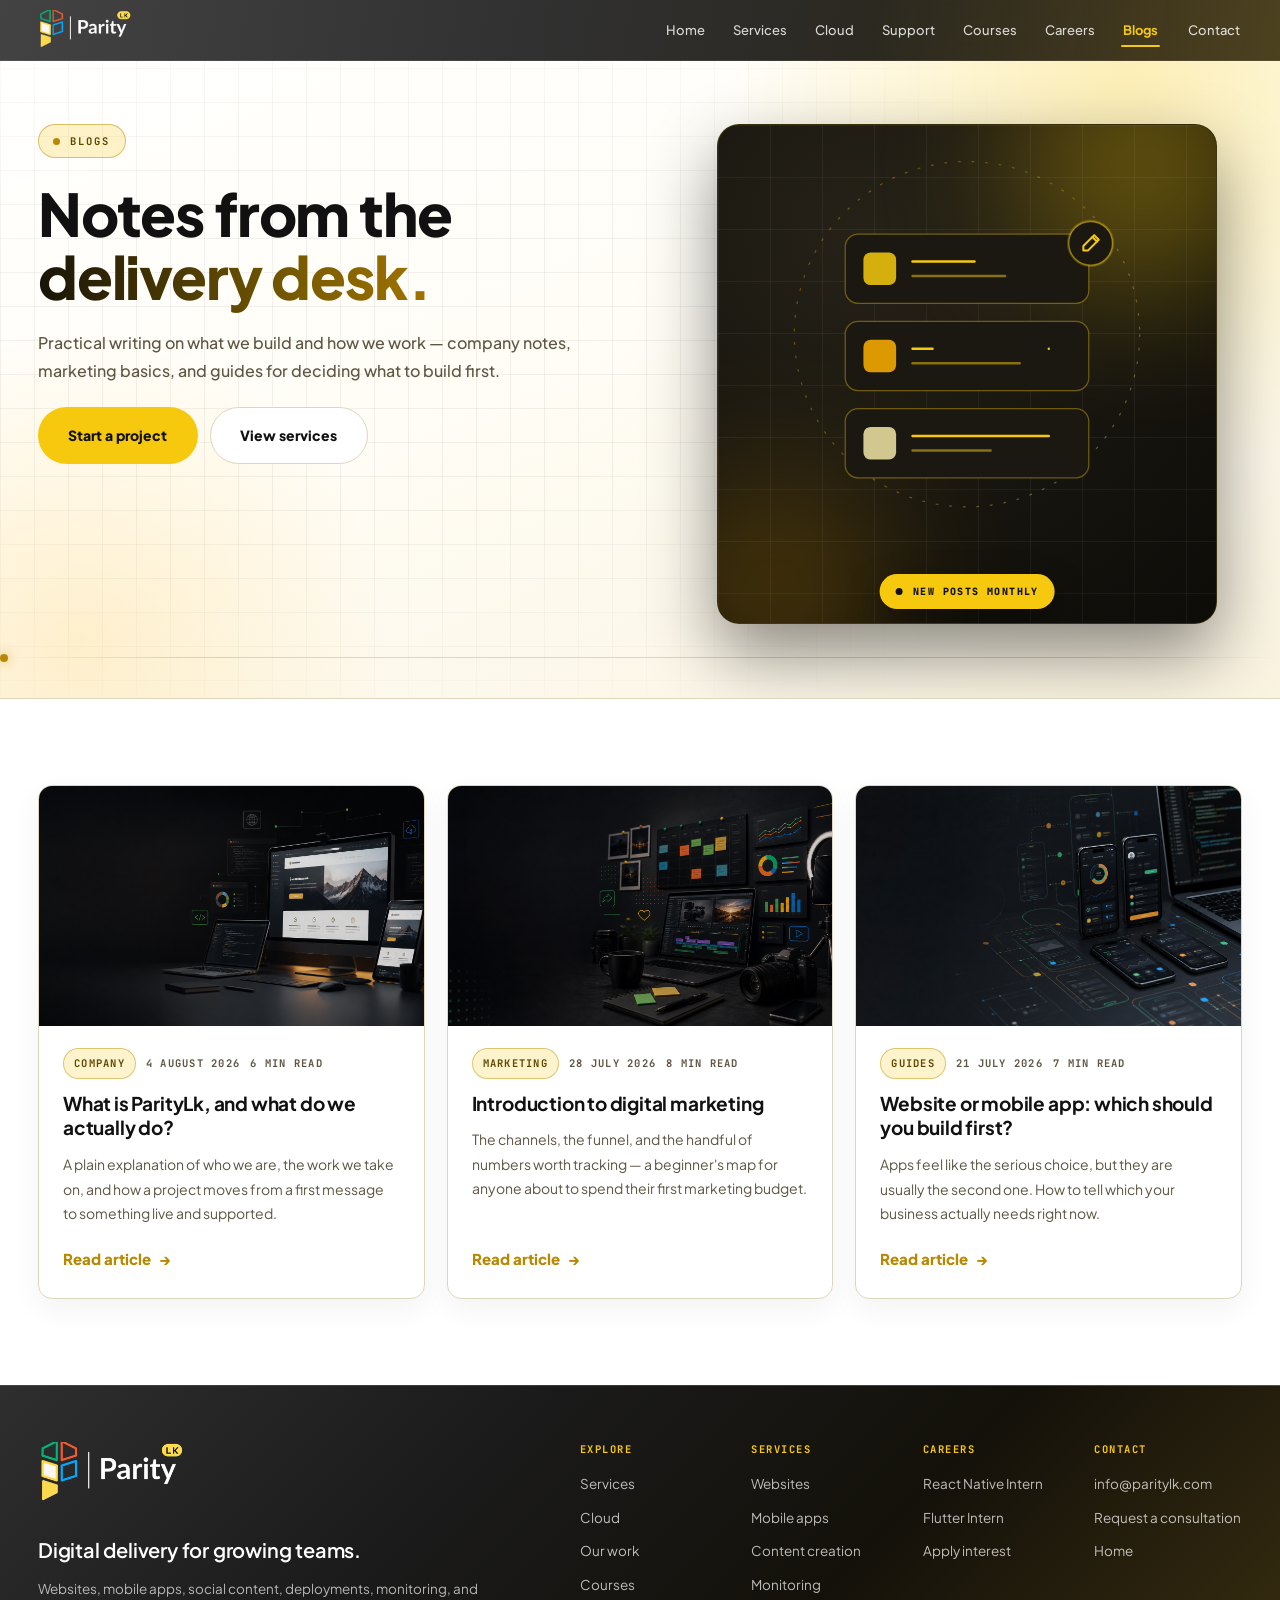
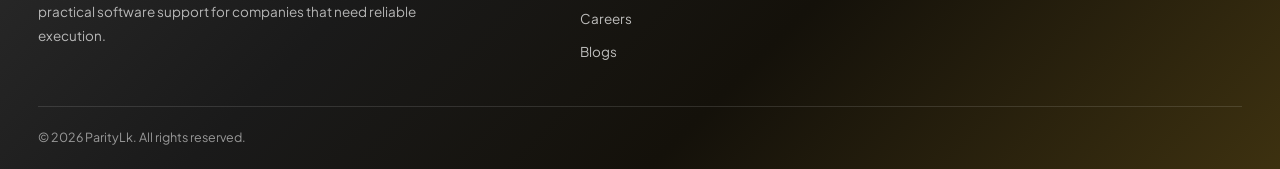
==== blog/index.html @ 372d70c5 "Add Blogs section and build it during Pages deploy Adds a Blogs tab to the primary nav, a /blog/ lis" ====
<!doctype html>
<html lang="en">
  <head>
    <meta charset="utf-8">
    <meta name="viewport" content="width=device-width, initial-scale=1">
    <base href="/">
    <title>Blogs | Parity Lk</title>
    <meta name="description" content="Articles from ParityLk on digital delivery, marketing, and choosing the right build for your business.">
    <link rel="canonical" href="https://paritylk.com/blog/">
    <meta name="theme-color" content="#111111">
    <meta property="og:title" content="Blogs | Parity Lk">
    <meta property="og:description" content="Articles from ParityLk on digital delivery, marketing, and choosing the right build for your business.">
    <meta property="og:type" content="website">
    <meta property="og:image" content="assets/images/paritylk-logo-official.png">
    <link rel="icon" href="assets/images/paritylk-favicon.png?v=4" type="image/png">
    <link rel="preconnect" href="https://fonts.googleapis.com">
    <link rel="preconnect" href="https://fonts.gstatic.com" crossorigin>
    <link
      href="https://fonts.googleapis.com/css2?family=Plus+Jakarta+Sans:wght@400;500;600;700;800&family=JetBrains+Mono:wght@500;700;800&display=swap"
      rel="stylesheet"
    >
    <link rel="stylesheet" href="assets/css/styles.css?v=multipage-1">
  </head>
  <body>
    <a class="skip-link" href="#main">Skip to content</a>

    <header class="site-header" data-header>
      <div class="container header-inner">
        <a class="brand" href="/" aria-label="ParityLk home">
          <img
            class="brand-logo"
            src="assets/images/paritylk-navbar-logo.png"
            width="128"
            height="54"
            alt=""
            aria-hidden="true"
          >
        </a>

        <button class="nav-toggle" type="button" aria-expanded="false" aria-controls="site-nav">
          <span class="nav-toggle-line"></span>
          <span class="nav-toggle-line"></span>
          <span class="sr-only">Toggle navigation</span>
        </button>

        <nav class="site-nav" id="site-nav" aria-label="Primary navigation">
          <div class="nav-links">
            <a href="/">Home</a>
            <a href="/services/">Services</a>
            <a href="/cloud/">Cloud</a>
            <a href="/support/">Support</a>
            <a href="/courses/">Courses</a>
            <a href="/careers/">Careers</a>
            <a href="/blog/" aria-current="page">Blogs</a>
          </div>
          <a class="nav-cta" href="/contact/">Contact</a>
        </nav>
      </div>
      <div class="scroll-progress" data-scroll-progress aria-hidden="true"></div>
    </header>

    <main id="main">
      <section class="page-hero" aria-labelledby="page-title">
        <div class="fx-grid" aria-hidden="true"></div>
        <div class="fx-glow fx-glow-a" aria-hidden="true"></div>
        <div class="fx-glow fx-glow-b" aria-hidden="true"></div>
        <div class="fx-line" aria-hidden="true"><span class="fx-traveler"></span></div>

        <div class="container page-hero-layout">
          <div class="page-hero-content">
            <p class="eyebrow">Blogs</p>
            <h1 id="page-title">Notes from the <span class="shine">delivery desk.</span></h1>
            <p>Practical writing on what we build and how we work — company notes, marketing basics, and guides for deciding what to build first.</p>
            <div class="hero-actions">
              <a class="button button-primary" href="/contact/">Start a project</a>
              <a class="button button-secondary" href="/services/">View services</a>
            </div>
          </div>

          <div class="hero-visual" aria-hidden="true">
            <span class="hv-panelgrid"></span>
            <span class="hv-glow hv-glow-a"></span>
            <span class="hv-glow hv-glow-b"></span>
            <svg viewBox="0 0 460 460" xmlns="http://www.w3.org/2000/svg" role="presentation">
              <defs>
                <linearGradient id="hvGrad" x1="0%" y1="0%" x2="100%" y2="100%">
                  <stop offset="0%" stop-color="#f6c90e"></stop>
                  <stop offset="45%" stop-color="#ffb000"></stop>
                  <stop offset="100%" stop-color="#fff3b0"></stop>
                </linearGradient>
              </defs>

              <circle class="hv-orbit" cx="230" cy="206" r="190" fill="none" stroke="url(#hvGrad)"
                stroke-opacity=".34" stroke-width="1.3" stroke-dasharray="3 12"></circle>

              <!-- three articles stacking up -->
              <g class="hv-icon">
                <rect x="96" y="96" width="268" height="76" rx="14" fill="#1a1810" stroke="#f6c90e"
                  stroke-opacity=".38" stroke-width="1.4"></rect>
                <rect x="116" y="116" width="36" height="36" rx="8" fill="#f6c90e" opacity=".85"></rect>
                <g stroke="#f6c90e" stroke-width="2.6" stroke-linecap="round">
                  <path d="M170 126 H320">
                    <animate attributeName="stroke-dasharray" values="0 150;150 0" dur="2.6s" repeatCount="indefinite"></animate>
                  </path>
                  <path d="M170 142 H272" stroke-opacity=".5"></path>
                </g>
              </g>

              <g class="hv-icon" style="animation-delay:1.3s">
                <rect x="96" y="192" width="268" height="76" rx="14" fill="#1a1810" stroke="#f6c90e"
                  stroke-opacity=".38" stroke-width="1.4"></rect>
                <rect x="116" y="212" width="36" height="36" rx="8" fill="#ffb000" opacity=".85"></rect>
                <g stroke="#f6c90e" stroke-width="2.6" stroke-linecap="round">
                  <path d="M170 222 H320">
                    <animate attributeName="stroke-dasharray" values="0 150;150 0" dur="2.6s" begin=".8s" repeatCount="indefinite"></animate>
                  </path>
                  <path d="M170 238 H288" stroke-opacity=".5"></path>
                </g>
              </g>

              <g class="hv-icon" style="animation-delay:2.6s">
                <rect x="96" y="288" width="268" height="76" rx="14" fill="#1a1810" stroke="#f6c90e"
                  stroke-opacity=".38" stroke-width="1.4"></rect>
                <rect x="116" y="308" width="36" height="36" rx="8" fill="#fff3b0" opacity=".8"></rect>
                <g stroke="#f6c90e" stroke-width="2.6" stroke-linecap="round">
                  <path d="M170 318 H320">
                    <animate attributeName="stroke-dasharray" values="0 150;150 0" dur="2.6s" begin="1.6s" repeatCount="indefinite"></animate>
                  </path>
                  <path d="M170 334 H256" stroke-opacity=".5"></path>
                </g>
              </g>

              <!-- pen nib marking the newest post -->
              <g class="hv-icon" style="animation-delay:.6s">
                <circle class="hv-halo" cx="366" cy="106" r="26" fill="#f6c90e" opacity=".26"></circle>
                <circle cx="366" cy="106" r="24" fill="#1a1810" stroke="#f6c90e" stroke-opacity=".5"
                  stroke-width="1.4"></circle>
                <g transform="translate(366 106)" fill="none" stroke="#f6c90e" stroke-width="2.2"
                  stroke-linecap="round" stroke-linejoin="round">
                  <path d="M-8 8 L-8 3 L4 -9 L9 -4 L-3 8 Z"></path>
                  <path d="M2 -7 L7 -2"></path>
                </g>
              </g>
            </svg>
            <span class="hv-badge"><span class="dot"></span> New posts monthly</span>
          </div>
        </div>
      </section>

      <section class="section" aria-label="Articles">
        <div class="container blog-grid">
          <article class="blog-card">
            <a class="blog-card-media" href="/blog/what-is-paritylk/" tabindex="-1" aria-hidden="true">
              <img src="assets/images/hero/hero-websites.png" alt="" loading="lazy">
            </a>
            <div class="blog-card-body">
              <div class="blog-meta">
                <span class="blog-chip">Company</span>
                <span>4 August 2026</span>
                <span>6 min read</span>
              </div>
              <h3><a href="/blog/what-is-paritylk/">What is ParityLk, and what do we actually do?</a></h3>
              <p>A plain explanation of who we are, the work we take on, and how a project moves from a first message to something live and supported.</p>
              <span class="summary-more">Read article</span>
            </div>
          </article>

          <article class="blog-card">
            <a class="blog-card-media" href="/blog/introduction-to-digital-marketing/" tabindex="-1" aria-hidden="true">
              <img src="assets/images/hero/hero-content.png" alt="" loading="lazy">
            </a>
            <div class="blog-card-body">
              <div class="blog-meta">
                <span class="blog-chip">Marketing</span>
                <span>28 July 2026</span>
                <span>8 min read</span>
              </div>
              <h3><a href="/blog/introduction-to-digital-marketing/">Introduction to digital marketing</a></h3>
              <p>The channels, the funnel, and the handful of numbers worth tracking &mdash; a beginner's map for anyone about to spend their first marketing budget.</p>
              <span class="summary-more">Read article</span>
            </div>
          </article>

          <article class="blog-card">
            <a class="blog-card-media" href="/blog/website-or-mobile-app-first/" tabindex="-1" aria-hidden="true">
              <img src="assets/images/hero/hero-mobile-apps.png" alt="" loading="lazy">
            </a>
            <div class="blog-card-body">
              <div class="blog-meta">
                <span class="blog-chip">Guides</span>
                <span>21 July 2026</span>
                <span>7 min read</span>
              </div>
              <h3><a href="/blog/website-or-mobile-app-first/">Website or mobile app: which should you build first?</a></h3>
              <p>Apps feel like the serious choice, but they are usually the second one. How to tell which your business actually needs right now.</p>
              <span class="summary-more">Read article</span>
            </div>
          </article>
        </div>
      </section>
    </main>

    <footer class="site-footer" aria-labelledby="footer-title">
      <div class="container footer-main">
        <div class="footer-brand">
          <a class="footer-logo" href="/" aria-label="ParityLk home">
            <img
              src="assets/images/paritylk-navbar-logo.png"
              width="128"
              height="54"
              alt=""
              aria-hidden="true"
            >
          </a>
          <h2 id="footer-title">Digital delivery for growing teams.</h2>
          <p>
            Websites, mobile apps, social content, deployments, monitoring, and practical
            software support for companies that need reliable execution.
          </p>
        </div>

        <nav class="footer-links" aria-label="Footer navigation">
          <div>
            <h3>Explore</h3>
            <a href="/services/">Services</a>
            <a href="/cloud/">Cloud</a>
            <a href="/support/">Our work</a>
            <a href="/courses/">Courses</a>
            <a href="/careers/">Careers</a>
            <a href="/blog/">Blogs</a>
          </div>
          <div>
            <h3>Services</h3>
            <a href="/services/">Websites</a>
            <a href="/services/">Mobile apps</a>
            <a href="/services/">Content creation</a>
            <a href="/services/">Monitoring</a>
          </div>
          <div>
            <h3>Careers</h3>
            <a href="/careers/">React Native Intern</a>
            <a href="/careers/">Flutter Intern</a>
            <a href="https://forms.gle/r8dBgu6D9do1oTmeA" target="_blank" rel="noopener">Apply interest</a>
          </div>
          <div>
            <h3>Contact</h3>
            <a href="mailto:info@paritylk.com">info@paritylk.com</a>
            <a href="/contact/">Request a consultation</a>
            <a href="/">Home</a>
          </div>
        </nav>
      </div>

      <div class="container footer-bottom">
        <p>&copy; <span data-year></span> ParityLk. All rights reserved.</p>
      </div>
    </footer>

    <script src="assets/js/main.js?v=multipage-1"></script>
  </body>
</html>
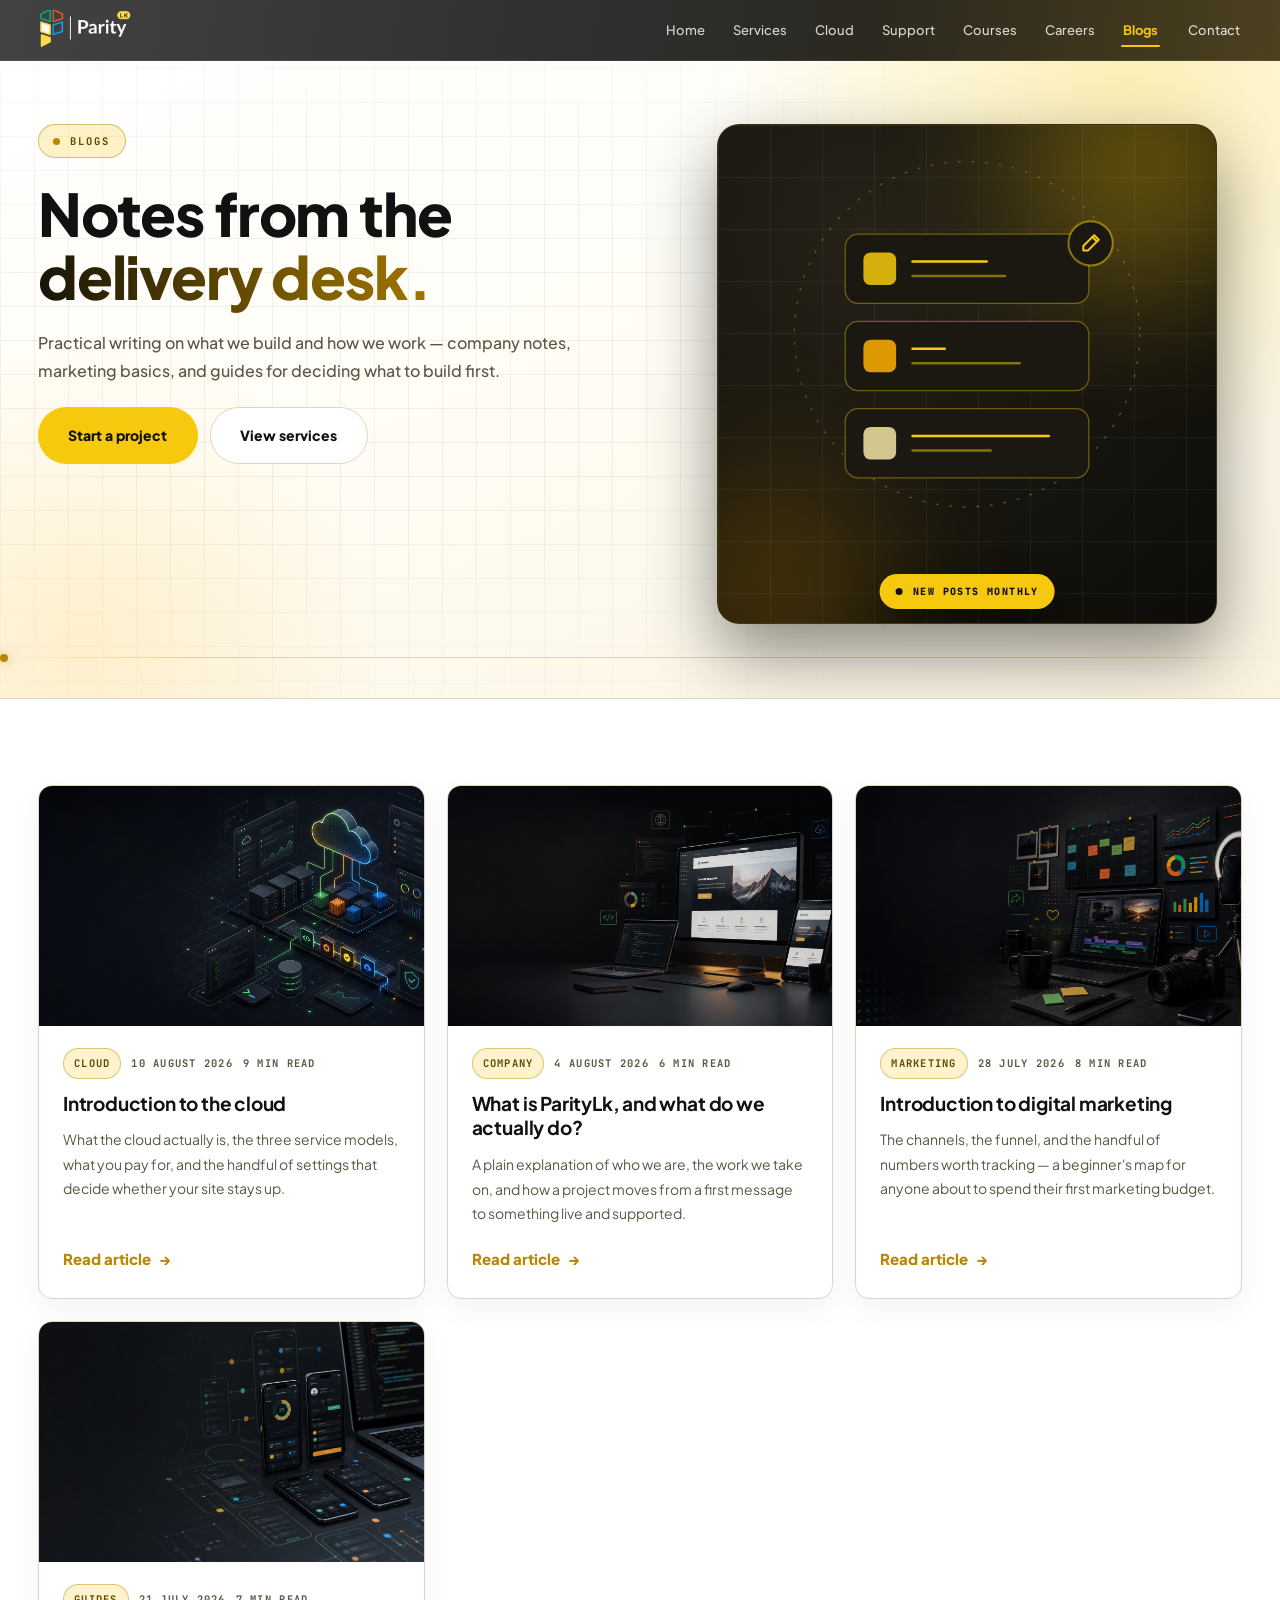
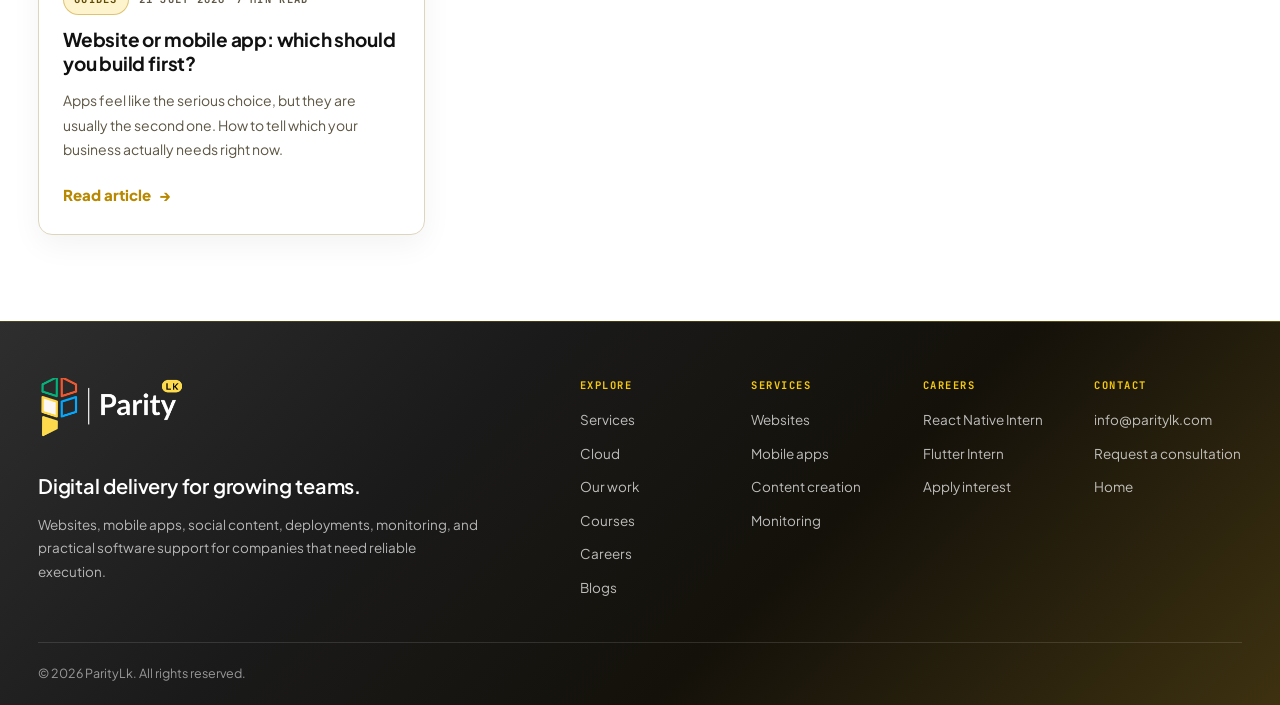
==== commit 3f429dbe: "Add a cloud article, swap stock photos for diagrams, drop the scroll bar Adds "Introduction to the c" ====
--- a/blog/index.html
+++ b/blog/index.html
@@ -56,7 +56,6 @@
           <a class="nav-cta" href="/contact/">Contact</a>
         </nav>
       </div>
-      <div class="scroll-progress" data-scroll-progress aria-hidden="true"></div>
     </header>
 
     <main id="main">
@@ -149,6 +148,22 @@
 
       <section class="section" aria-label="Articles">
         <div class="container blog-grid">
+          <article class="blog-card">
+            <a class="blog-card-media" href="/blog/introduction-to-the-cloud/" tabindex="-1" aria-hidden="true">
+              <img src="assets/images/hero/hero-cloud.png" alt="" loading="lazy">
+            </a>
+            <div class="blog-card-body">
+              <div class="blog-meta">
+                <span class="blog-chip">Cloud</span>
+                <span>10 August 2026</span>
+                <span>9 min read</span>
+              </div>
+              <h3><a href="/blog/introduction-to-the-cloud/">Introduction to the cloud</a></h3>
+              <p>What the cloud actually is, the three service models, what you pay for, and the handful of settings that decide whether your site stays up.</p>
+              <span class="summary-more">Read article</span>
+            </div>
+          </article>
+
           <article class="blog-card">
             <a class="blog-card-media" href="/blog/what-is-paritylk/" tabindex="-1" aria-hidden="true">
               <img src="assets/images/hero/hero-websites.png" alt="" loading="lazy">
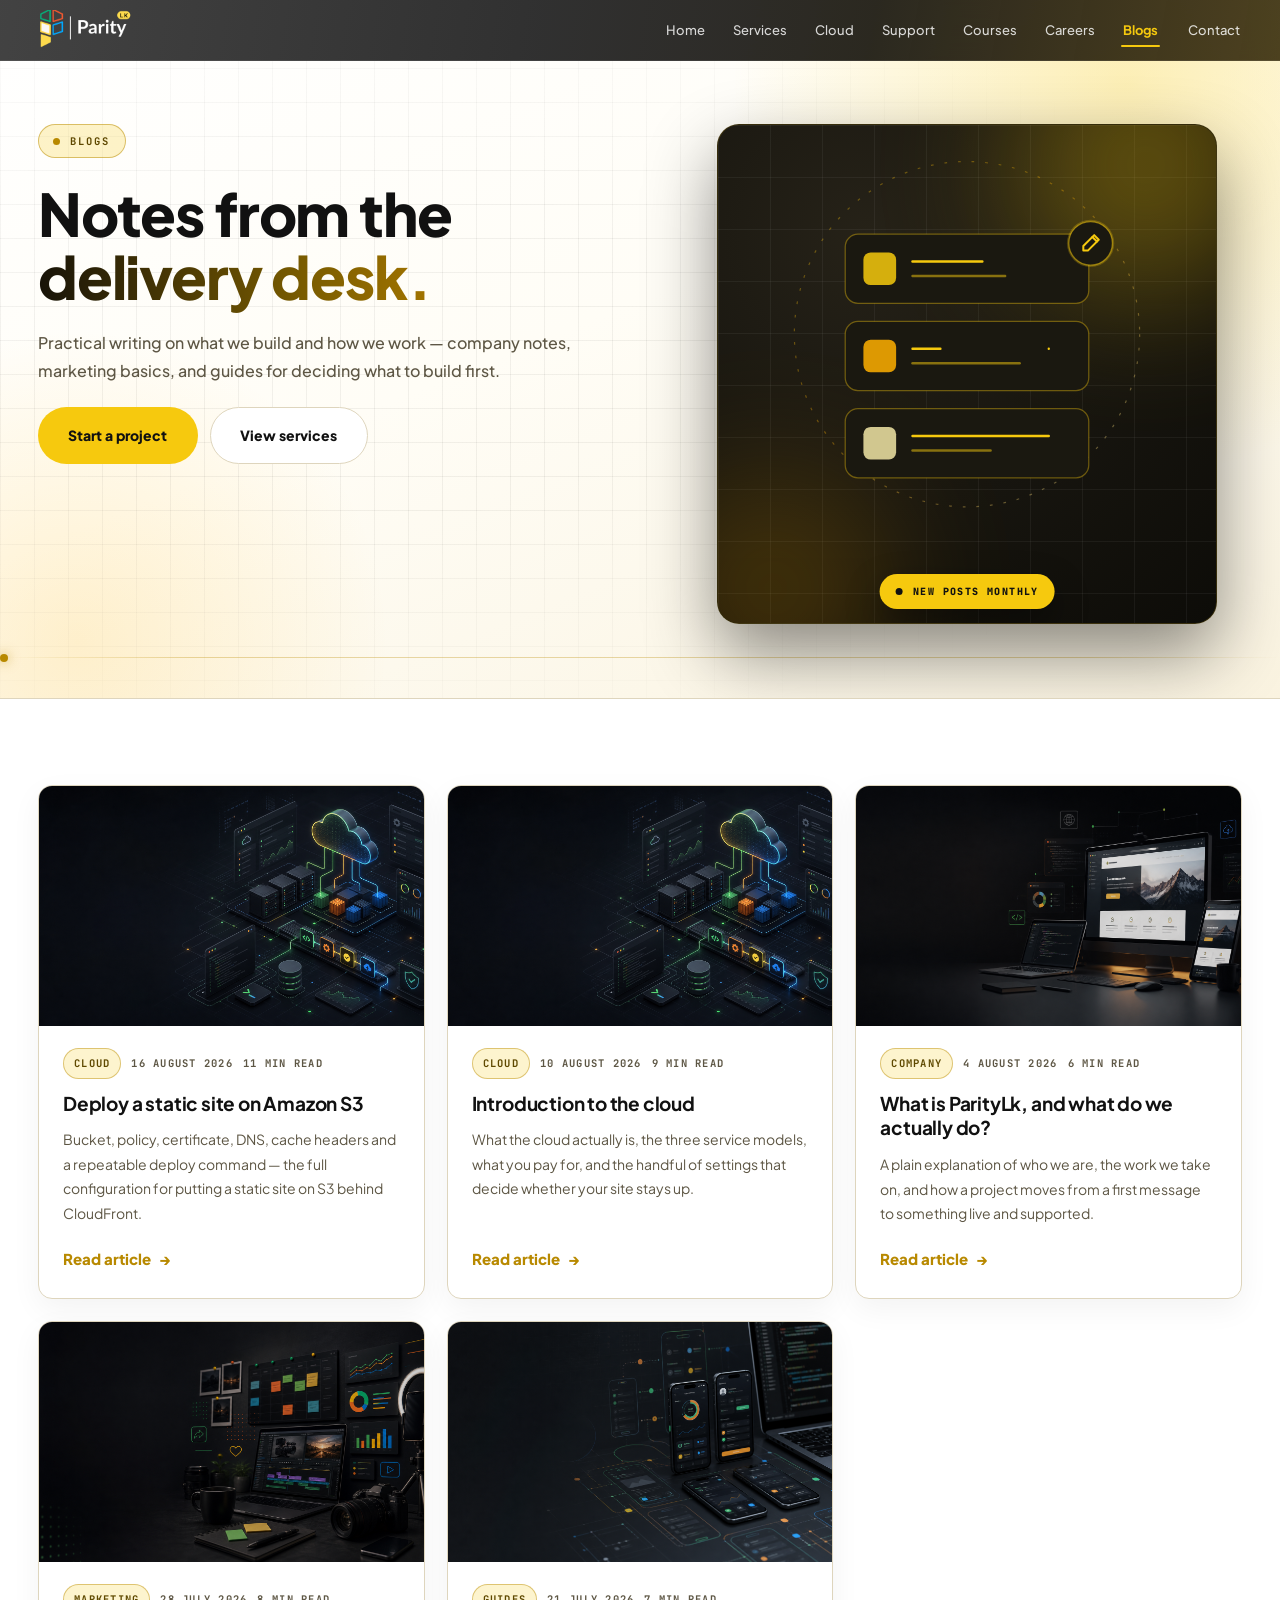
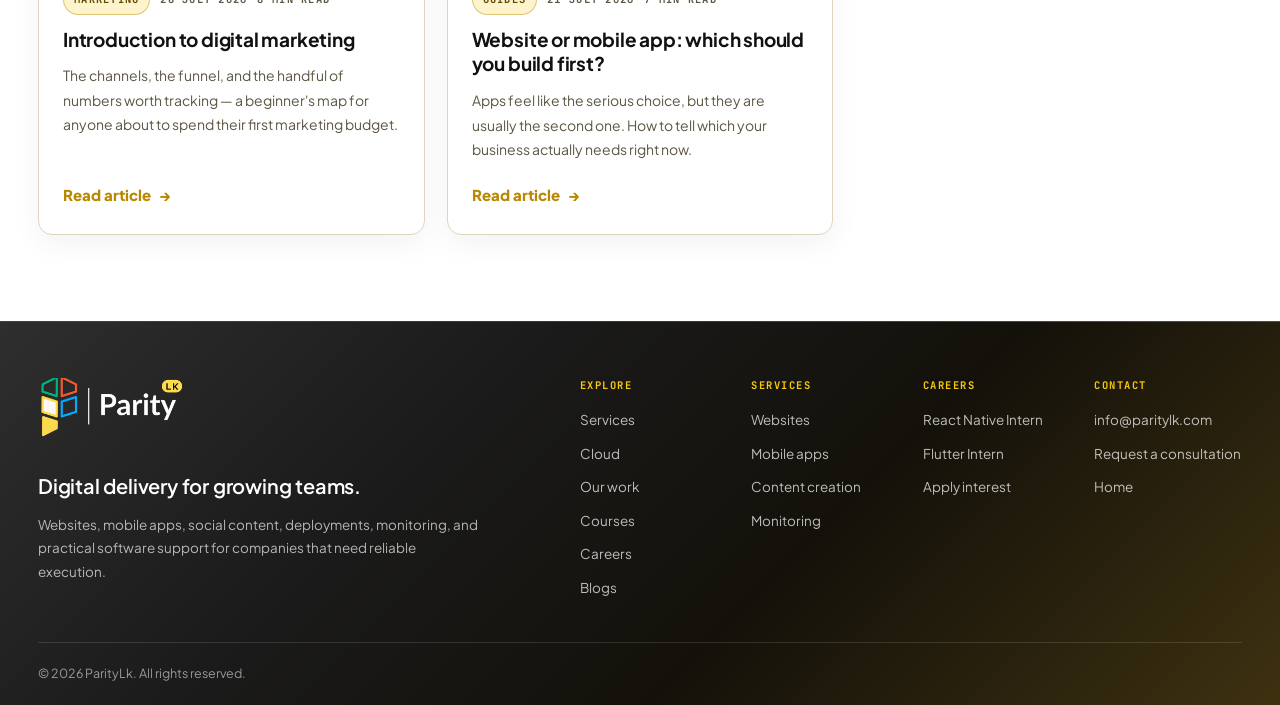
==== commit 86fd7536: "Add an S3 static hosting article with real AWS diagrams Publishes /blog/deploy-a-static-site-on-s3/," ====
--- a/blog/index.html
+++ b/blog/index.html
@@ -19,7 +19,7 @@
       href="https://fonts.googleapis.com/css2?family=Plus+Jakarta+Sans:wght@400;500;600;700;800&family=JetBrains+Mono:wght@500;700;800&display=swap"
       rel="stylesheet"
     >
-    <link rel="stylesheet" href="assets/css/styles.css?v=multipage-1">
+    <link rel="stylesheet" href="assets/css/styles.css?v=multipage-2">
   </head>
   <body>
     <a class="skip-link" href="#main">Skip to content</a>
@@ -148,6 +148,22 @@
 
       <section class="section" aria-label="Articles">
         <div class="container blog-grid">
+          <article class="blog-card">
+            <a class="blog-card-media" href="/blog/deploy-a-static-site-on-s3/" tabindex="-1" aria-hidden="true">
+              <img src="assets/images/hero/hero-cloud.png" alt="" loading="lazy">
+            </a>
+            <div class="blog-card-body">
+              <div class="blog-meta">
+                <span class="blog-chip">Cloud</span>
+                <span>16 August 2026</span>
+                <span>11 min read</span>
+              </div>
+              <h3><a href="/blog/deploy-a-static-site-on-s3/">Deploy a static site on Amazon S3</a></h3>
+              <p>Bucket, policy, certificate, DNS, cache headers and a repeatable deploy command &mdash; the full configuration for putting a static site on S3 behind CloudFront.</p>
+              <span class="summary-more">Read article</span>
+            </div>
+          </article>
+
           <article class="blog-card">
             <a class="blog-card-media" href="/blog/introduction-to-the-cloud/" tabindex="-1" aria-hidden="true">
               <img src="assets/images/hero/hero-cloud.png" alt="" loading="lazy">
@@ -271,6 +287,6 @@
       </div>
     </footer>
 
-    <script src="assets/js/main.js?v=multipage-1"></script>
+    <script src="assets/js/main.js?v=multipage-2"></script>
   </body>
 </html>
